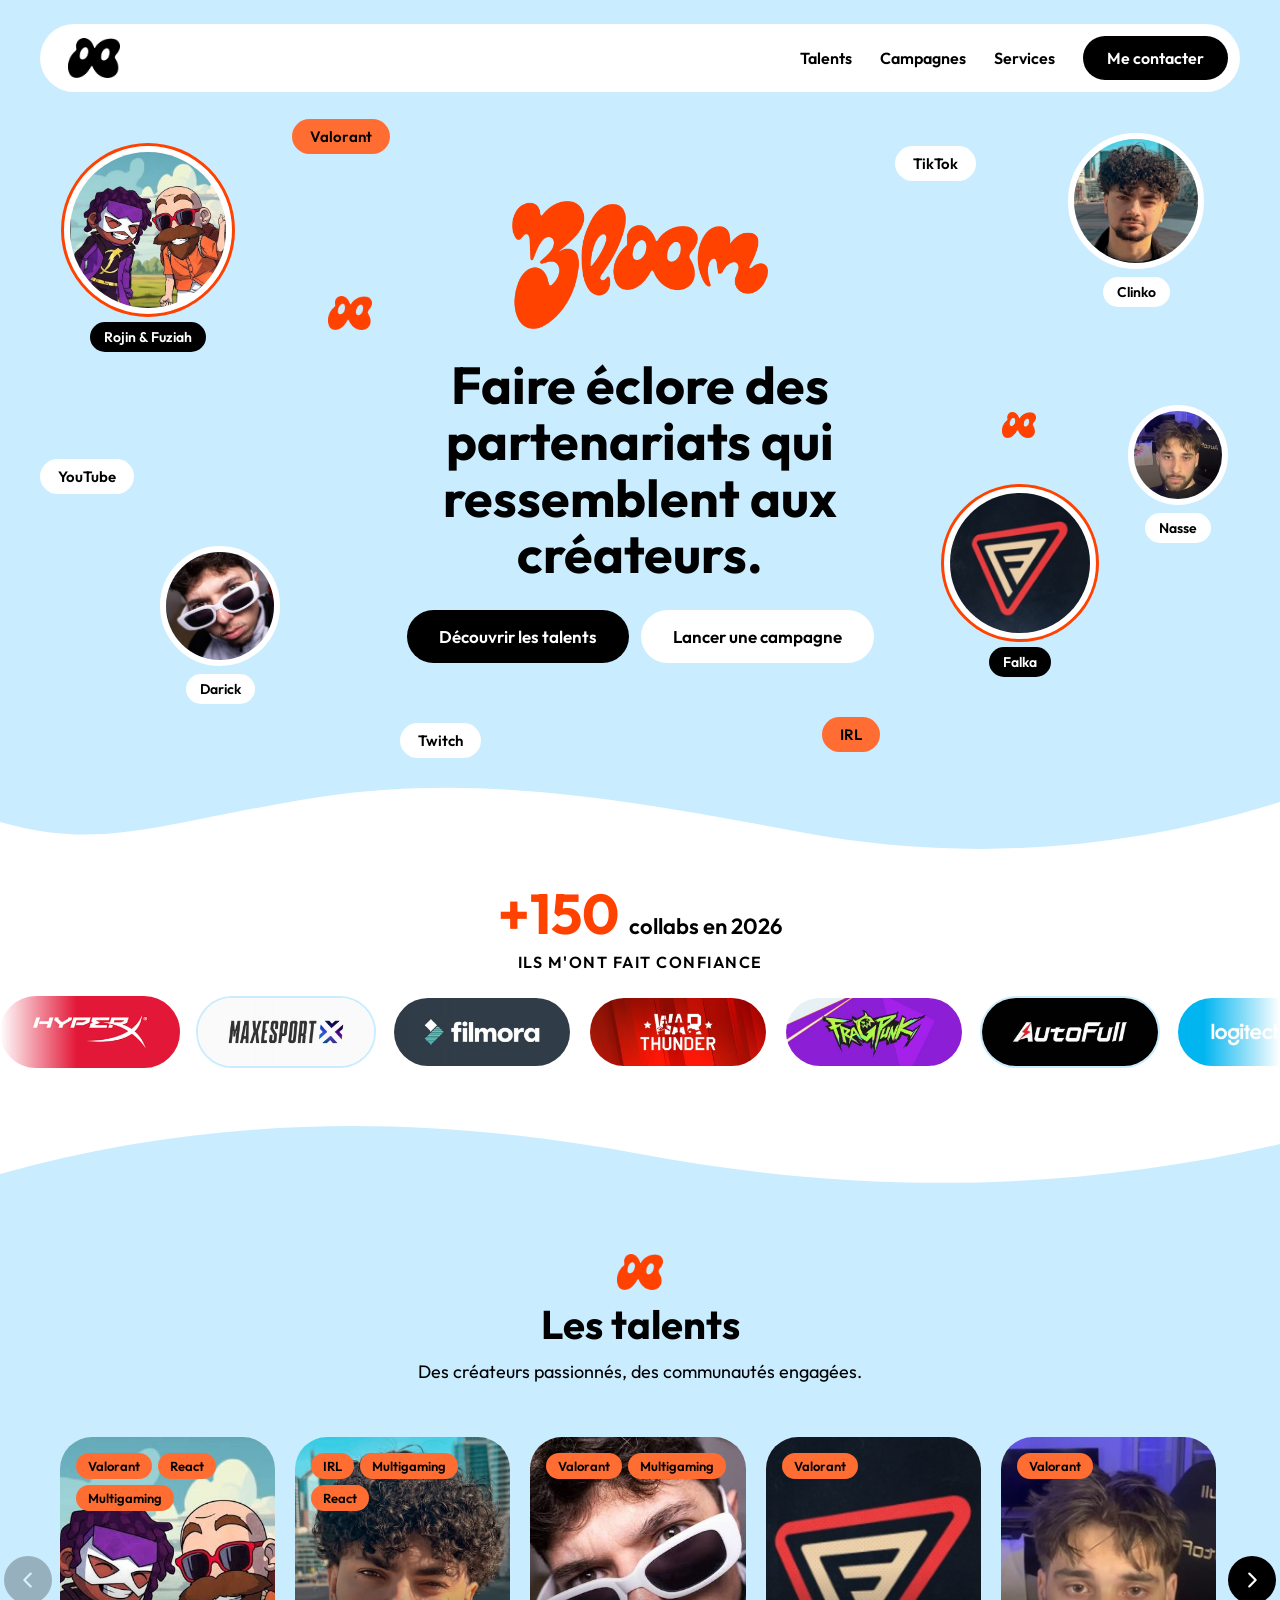
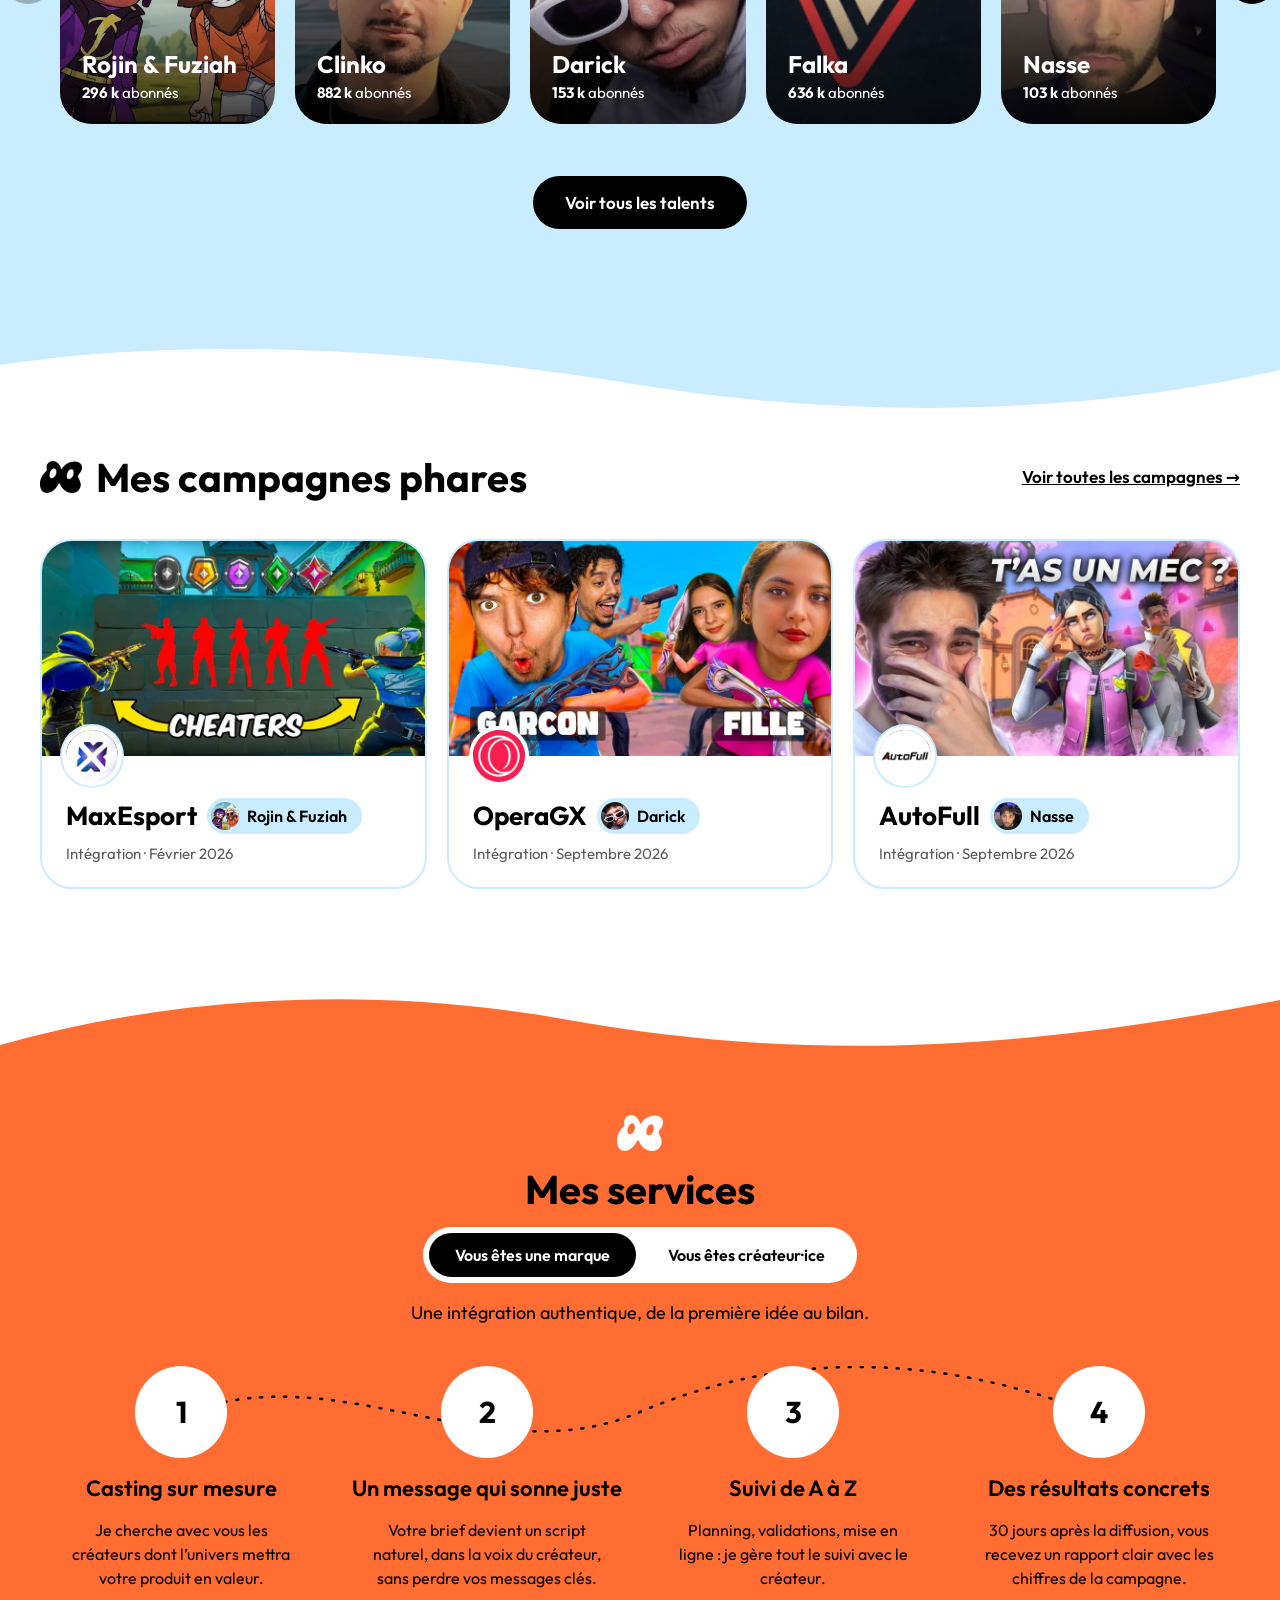
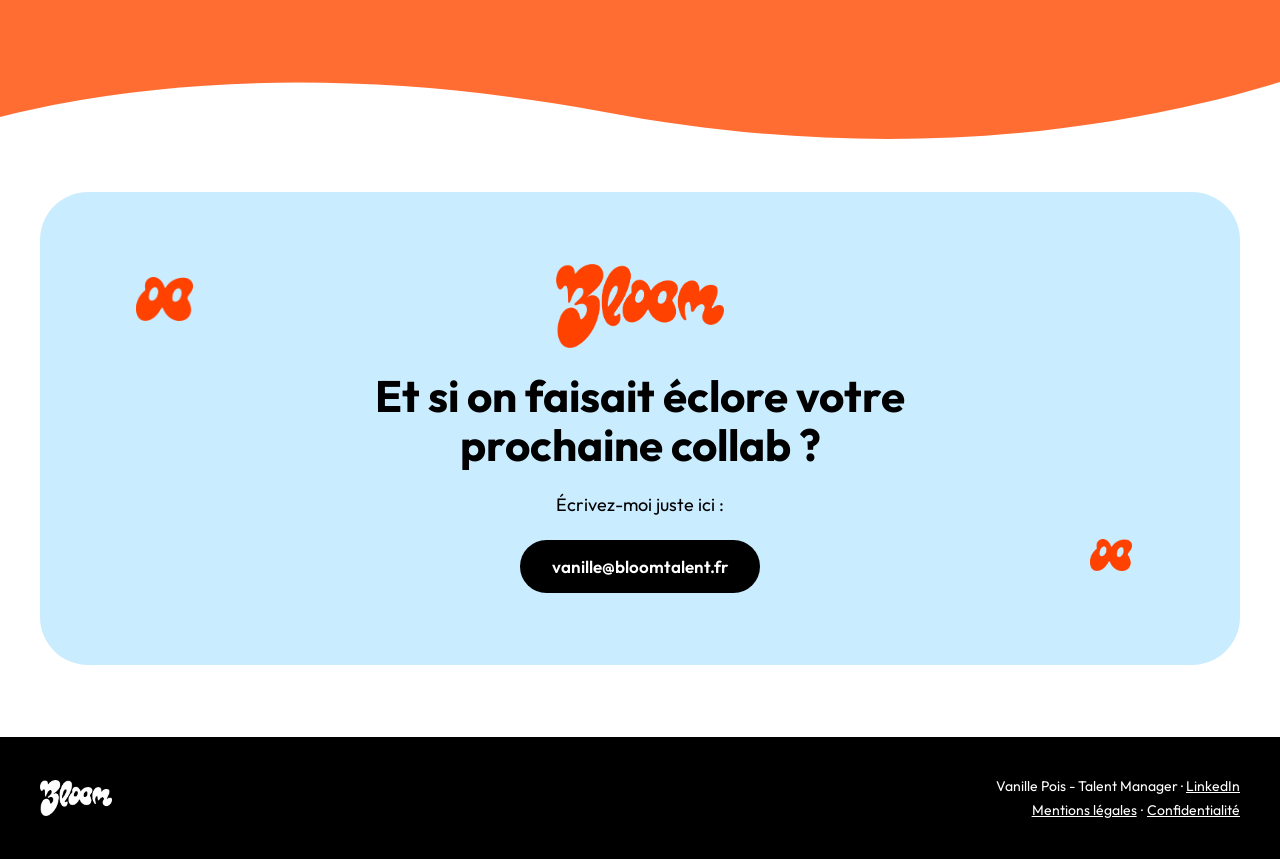
==== index.html @ d8f47b28 "Site Bloom : première mise en ligne Co-Authored-By: Claude Opus 5.5 <noreply@anthropic.com> Claude-S" ====
<!doctype html>
<html lang="fr">
<head>
  <meta charset="utf-8">
  <meta name="viewport" content="width=device-width, initial-scale=1">
  <title>Bloom — Talent management gaming &amp; divertissement</title>
  <meta name="description" content="Bloom, l'agence de Vanille Pois, talent manager indépendante : partenariats entre marques et créateurs gaming et divertissement francophones.">
  <meta property="og:title" content="Bloom — Talent management">
  <meta property="og:description" content="Faire éclore des partenariats qui ressemblent aux créateurs.">
  <meta property="og:image" content="images/logos/bloom-orange.png">
  <link rel="icon" type="image/png" href="images/logos/favicon.png">
  <link rel="apple-touch-icon" href="images/logos/favicon.png">
  <link rel="stylesheet" href="css/style.css">
</head>
<body>

  <header class="hero">
    <div class="wrap">
      <nav class="nav" aria-label="Navigation principale">
        <a class="nav-logo" href="index.html" aria-label="Accueil Bloom"><img src="images/logos/papillon-noir.png" alt="Bloom"></a>
        <button class="nav-burger" type="button" aria-label="Ouvrir le menu" aria-expanded="false">
          <svg width="22" height="22" viewBox="0 0 24 24" fill="none" stroke="currentColor" stroke-width="2.2" stroke-linecap="round" aria-hidden="true"><path d="M4 7h16M4 12h16M4 17h16"/></svg>
        </button>
        <div class="nav-liens">
          <a href="talents.html">Talents</a>
          <a href="campagnes.html">Campagnes</a>
          <a href="#services">Services</a>
          <a class="btn btn-noir" href="#contact">Me contacter</a>
        </div>
      </nav>

      <div class="hero-scene">
        <div id="hero-bulles"></div>

        <span class="sticker orange deco flotte-3" style="left:21%;top:4%">Valorant</span>
        <span class="sticker deco flotte-1" style="left:0;top:54%">YouTube</span>
        <span class="sticker deco flotte-2" style="right:22%;top:8%">TikTok</span>
        <span class="sticker orange deco flotte-3" style="right:30%;bottom:3%">IRL</span>
        <span class="sticker deco flotte-1" style="left:30%;bottom:2%">Twitch</span>
        <img class="papillon-deco deco flotte-2" src="images/logos/papillon-orange.png" alt="" aria-hidden="true" style="left:24%;top:30%;height:34px">
        <img class="papillon-deco deco flotte-3" src="images/logos/papillon-orange.png" alt="" aria-hidden="true" style="right:17%;top:47%;height:26px">

        <div class="hero-centre">
          <img class="logo-principal" src="images/logos/bloom-orange.png" alt="Bloom">
          <h1>Faire éclore des partenariats qui ressemblent aux créateurs.</h1>
          <div class="boutons">
            <a class="btn btn-noir" href="talents.html">Découvrir les talents</a>
            <a class="btn btn-blanc" href="#contact">Lancer une campagne</a>
          </div>
          <div class="hero-mobile" id="hero-mobile" aria-hidden="true"></div>
        </div>
      </div>
    </div>
  </header>
  <svg class="vague" viewBox="0 0 1440 90" preserveAspectRatio="none" aria-hidden="true"><path d="M0 0h1440v30c-180 50-360 60-540 30S540 0 360 25 120 80 0 50z" fill="#CAECFF"/></svg>

  <main>
    <section class="marques" aria-label="Marques partenaires">
      <p class="chiffre-cle"><strong>+150</strong> collabs en 2026</p>
      <p class="surtitre">Ils m'ont fait confiance</p>
      <div class="defile"><div class="defile-piste" id="defile-marques"></div></div>
    </section>

    <svg class="vague" viewBox="0 0 1440 90" preserveAspectRatio="none" aria-hidden="true"><path d="M0 50c240-60 480-60 720-20s480 40 720-10v70H0z" fill="#CAECFF"/></svg>
    <section id="talents" class="section section-bleue talents-accueil">
      <div class="titre-centre" style="padding:0 24px">
        <img src="images/logos/papillon-orange.png" alt="" aria-hidden="true">
        <h2>Les talents</h2>
        <p class="chapo">Des créateurs passionnés, des communautés engagées.</p>
      </div>
      <div class="carrousel">
        <button class="fleche fleche-g" type="button" aria-label="Talents précédents" data-dir="-1">
          <svg width="22" height="22" viewBox="0 0 24 24" fill="none" stroke="currentColor" stroke-width="2.4" stroke-linecap="round" stroke-linejoin="round" aria-hidden="true"><path d="M15 5l-7 7 7 7"/></svg>
        </button>
        <div class="carrousel-piste" id="carrousel-talents" tabindex="0" aria-label="Talents"></div>
        <button class="fleche fleche-d" type="button" aria-label="Talents suivants" data-dir="1">
          <svg width="22" height="22" viewBox="0 0 24 24" fill="none" stroke="currentColor" stroke-width="2.4" stroke-linecap="round" stroke-linejoin="round" aria-hidden="true"><path d="M9 5l7 7-7 7"/></svg>
        </button>
      </div>
      <div class="centre"><a class="btn btn-noir" href="talents.html">Voir tous les talents</a></div>
    </section>
    <svg class="vague" viewBox="0 0 1440 90" preserveAspectRatio="none" aria-hidden="true"><path d="M0 0h1440v45c-220 45-480 50-720 15S220 10 0 40z" fill="#CAECFF"/></svg>

    <section id="campagnes" class="section">
      <div class="wrap pile-40">
        <div class="entete-campagnes">
          <div class="titre-section">
            <img src="images/logos/papillon-noir.png" alt="" aria-hidden="true">
            <h2>Mes campagnes phares</h2>
          </div>
          <a class="lien-fort" href="campagnes.html">Voir toutes les campagnes →</a>
        </div>
        <div class="grille-campagnes" id="campagnes-recentes"></div>
      </div>
    </section>

    <svg class="vague" viewBox="0 0 1440 90" preserveAspectRatio="none" aria-hidden="true"><path d="M0 60c200-50 420-60 640-25s460 40 800-20v75H0z" fill="#FF6D33"/></svg>
    <section id="services" class="section section-orange" style="padding-bottom:72px">
      <div class="wrap pile-40">
        <div class="titre-centre" style="gap:16px">
          <img src="images/logos/papillon-blanc.png" alt="" aria-hidden="true">
          <h2>Mes services</h2>
          <div class="onglets" role="tablist" aria-label="Choisir un public">
            <button class="onglet" type="button" role="tab" data-cle="marques" aria-selected="true" aria-controls="etapes">Vous êtes une marque</button>
            <button class="onglet" type="button" role="tab" data-cle="createurs" aria-selected="false" aria-controls="etapes">Vous êtes créateur·ice</button>
          </div>
          <p class="chapo" id="services-intro"></p>
        </div>
        <div class="etapes-zone">
          <svg class="etapes-ligne" viewBox="0 0 1200 120" preserveAspectRatio="none" aria-hidden="true"><path d="M150 46C300 -10 450 110 600 46S900 -10 1050 46" fill="none" stroke="#000" stroke-width="2.5" stroke-dasharray="2 10" stroke-linecap="round"/></svg>
          <div class="etapes" id="etapes" role="tabpanel"></div>
        </div>
      </div>
    </section>
    <svg class="vague" viewBox="0 0 1440 90" preserveAspectRatio="none" aria-hidden="true"><path d="M0 0h1440v20c-260 70-520 70-760 30S200 10 0 55z" fill="#FF6D33"/></svg>

    <section id="contact" class="contact">
      <div class="wrap contact-bloc section-bleue">
        <img class="papillon-deco deco flotte-1" src="images/logos/papillon-orange.png" alt="" aria-hidden="true" style="left:8%;top:18%;height:44px">
        <img class="papillon-deco deco flotte-3" src="images/logos/papillon-orange.png" alt="" aria-hidden="true" style="right:9%;bottom:20%;height:32px">
        <img class="logo-principal" src="images/logos/bloom-orange.png" alt="Bloom">
        <h2>Et si on faisait éclore votre prochaine collab ?</h2>
        <p>Écrivez-moi juste ici :</p>
        <a class="btn btn-noir" href="mailto:vanille@bloomtalent.fr">vanille@bloomtalent.fr</a>
      </div>
    </section>
  </main>

  <footer class="pied">
    <div class="wrap">
      <img src="images/logos/bloom-blanc.png" alt="Bloom">
      <div class="pied-droite">
        <p>Vanille Pois - Talent Manager · <a href="https://www.linkedin.com/in/vanille-pois/" target="_blank" rel="noopener">LinkedIn</a></p>
        <p class="pied-liens"><a href="mentions-legales.html">Mentions légales</a><a href="confidentialite.html">Confidentialité</a></p>
      </div>
    </div>
  </footer>

  <script src="js/data.js"></script>
  <script src="js/main.js"></script>
</body>
</html>
---- css/style.css ----
/* ===== Police Outfit (hébergée sur le site, licence SIL OFL : fonts/OFL.txt) ===== */
@font-face { font-family: "Outfit"; font-style: normal; font-weight: 400; font-display: swap; src: url("../fonts/outfit-latin-400-normal.woff2") format("woff2"); }
@font-face { font-family: "Outfit"; font-style: normal; font-weight: 600; font-display: swap; src: url("../fonts/outfit-latin-600-normal.woff2") format("woff2"); }
@font-face { font-family: "Outfit"; font-style: normal; font-weight: 700; font-display: swap; src: url("../fonts/outfit-latin-700-normal.woff2") format("woff2"); }

/* ===== Bloom — charte ===== */
:root {
  --orange-vif: #FF4200;
  --orange-doux: #FF6D33;
  --bleu: #CAECFF;
  --noir: #000000;
  --blanc: #FFFFFF;
  --gris: #5C5C5C;
  --radius-md: 16px;
  --radius-lg: 32px;
  --radius-xl: 48px;
  --pill: 999px;
  --max: 1200px;
}

*, *::before, *::after { box-sizing: border-box; }
html { scroll-behavior: smooth; }
body {
  cursor: url("../images/logos/curseur.png") 16 16, auto;
  margin: 0;
  font-family: "Outfit", system-ui, -apple-system, "Segoe UI", sans-serif;
  color: var(--noir);
  background: var(--blanc);
  overflow-x: hidden;
  -webkit-font-smoothing: antialiased;
}
img { max-width: 100%; display: block; }
a, button, .carte-campagne { cursor: url("../images/logos/curseur.png") 16 16, pointer; }
a { color: var(--noir); }
a:hover { color: var(--gris); }
h1, h2, h3, p { margin: 0; }
.wrap { max-width: var(--max); margin: 0 auto; }
.sr-only { position: absolute; width: 1px; height: 1px; overflow: hidden; clip: rect(0 0 0 0); white-space: nowrap; }

/* ===== Boutons ===== */
.btn {
  display: inline-block;
  text-decoration: none;
  font-family: inherit;
  font-weight: 600;
  font-size: 17px;
  padding: 16px 32px;
  border-radius: var(--pill);
  border: 0;
  cursor: url("../images/logos/curseur.png") 16 16, pointer;
  transition: transform .25s cubic-bezier(.34, 1.8, .64, 1);
}
.btn:hover { transform: scale(1.06); }
.btn-noir { background: var(--noir); color: var(--blanc); }
.btn-noir:hover { color: var(--blanc); }
.btn-blanc { background: var(--blanc); color: var(--noir); }
.btn-blanc:hover { color: var(--noir); }
.btn-contour { background: transparent; border: 2px solid var(--noir); padding: 10px 20px; font-size: 15px; }
.btn-petit { font-size: 15px; padding: 12px 22px; }
a:focus-visible, button:focus-visible { outline: 3px solid var(--orange-vif); outline-offset: 3px; }

/* ===== Navigation ===== */
.nav {
  position: relative;
  z-index: 10;
  display: flex;
  align-items: center;
  justify-content: space-between;
  gap: 16px;
  background: var(--blanc);
  border-radius: var(--pill);
  padding: 12px 12px 12px 28px;
}
.nav-logo img { height: 40px; width: auto; }
.nav-logo img.logo-typo { height: 46px; }
.nav-liens { display: flex; align-items: center; gap: 28px; font-size: 16px; font-weight: 600; }
.nav-liens a { text-decoration: none; }
.nav-liens a[aria-current="page"] { text-decoration: underline; text-underline-offset: 6px; text-decoration-thickness: 2px; }
.nav-liens .btn { font-size: 16px; padding: 12px 24px; }
.nav-burger { display: none; }

@media (max-width: 760px) {
  .nav { flex-wrap: wrap; border-radius: var(--radius-lg); padding: 10px 10px 10px 22px; }
  .nav-logo img { height: 34px; }
  .nav-logo img.logo-typo { height: 40px; }
  .nav-burger {
    display: flex; align-items: center; justify-content: center;
    width: 48px; height: 48px; border: 0; border-radius: var(--pill);
    background: var(--noir); color: var(--blanc); cursor: url("../images/logos/curseur.png") 16 16, pointer;
  }
  .nav-liens { display: none; width: 100%; flex-direction: column; align-items: stretch; gap: 4px; padding: 8px 0 6px; }
  .nav.ouvert .nav-liens { display: flex; }
  .nav-liens a { padding: 12px 8px; }
  .nav-liens .btn { text-align: center; margin-top: 6px; }
}

/* ===== Vagues ===== */
.vague { display: block; width: 100%; height: 90px; }
@media (max-width: 760px) { .vague { height: 48px; } }

/* ===== Hero ===== */
.hero { background: var(--bleu); padding: 24px 24px 0; }
.hero-scene {
  position: relative;
  min-height: 680px;
  display: flex;
  align-items: center;
  justify-content: center;
}
.hero-centre {
  position: relative;
  min-width: 0;
  width: 100%;
  z-index: 2;
  display: flex;
  flex-direction: column;
  align-items: center;
  text-align: center;
  gap: 28px;
  max-width: 640px;
  padding: 48px 0;
}
.hero-centre .logo-principal { height: 128px; width: auto; }
.hero-centre h1 { font-size: 52px; line-height: 1.08; font-weight: 700; }
.boutons { display: flex; flex-wrap: wrap; justify-content: center; gap: 12px; }

.bulle {
  position: absolute;
  display: flex;
  flex-direction: column;
  align-items: center;
  gap: 8px;
}
.hero-scene { --s: 1; }
.b1 { left: 2%; top: 8%; }
.b2 { left: 10%; bottom: 10%; }
.b3 { right: 3%; top: 6%; }
.b4 { right: 12%; bottom: 14%; }
.b5 { right: 1%; top: 46%; }
.bulle-photo {
  width: calc(var(--t, 120px) * var(--s, 1));
  height: calc(var(--t, 120px) * var(--s, 1));
  border-radius: var(--pill);
  background: var(--blanc);
  border: 6px solid var(--blanc);
  overflow: hidden;
  display: flex; align-items: center; justify-content: center;
  font-size: 13px; color: var(--gris);
}
.bulle-photo img { width: 100%; height: 100%; object-fit: cover; }
.bulle-photo.anneau { box-shadow: 0 0 0 3px var(--orange-vif); }
.etiquette {
  font-size: 14px; font-weight: 600;
  padding: 6px 14px; border-radius: var(--pill);
  background: var(--blanc); white-space: nowrap;
}
.etiquette.noire { background: var(--noir); color: var(--blanc); }
.sticker {
  position: absolute;
  font-size: 15px; font-weight: 600;
  padding: 8px 18px; border-radius: var(--pill);
  background: var(--blanc);
}
.sticker.orange { background: var(--orange-doux); }
.papillon-deco { position: absolute; width: auto; }

/* Flottement */
@keyframes flotte { 0%, 100% { transform: translateY(0); } 50% { transform: translateY(-14px); } }
.flotte-1 { animation: flotte 6s ease-in-out infinite; }
.flotte-2 { animation: flotte 7.5s ease-in-out infinite; animation-delay: -2s; }
.flotte-3 { animation: flotte 5s ease-in-out infinite; animation-delay: -3.5s; }

/* Hero mobile : rangée de bulles au lieu de la scène */
.hero-mobile { display: none; }
@media (max-width: 1000px) {
  .deco { display: none !important; }
  .hero-scene { min-height: 0; padding: 32px 0 24px; }
  .hero-centre { gap: 22px; padding: 16px 0 8px; }
  .hero-centre .logo-principal { height: 96px; }
  .hero-centre h1 { font-size: 36px; }
  .hero-mobile { display: flex; justify-content: center; margin-top: 8px; }
  .hero-mobile .bulle-photo { width: 64px; height: 64px; border-width: 4px; margin-left: -12px; font-size: 10px; }
  .hero-mobile .bulle-photo:first-child { margin-left: 0; }
}

/* ===== Sections ===== */
.section { padding: 40px 24px 96px; }
.section-bleue { background: var(--bleu); }
.section-orange { background: var(--orange-doux); }
.titre-section { display: flex; align-items: center; gap: 14px; }
.titre-section img { height: 32px; width: auto; }
.titre-centre { display: flex; flex-direction: column; align-items: center; text-align: center; gap: 12px; }
.titre-centre img { height: 36px; width: auto; }
h2 { font-size: 40px; font-weight: 700; line-height: 1.1; }
.chapo { font-size: 18px; line-height: 1.5; max-width: 600px; }
@media (max-width: 760px) {
  .section { padding: 28px 16px 64px; }
  h2 { font-size: 30px; }
  .hero { padding: 16px 16px 0; }
}

/* ===== Défilement ===== */
.defile {
  overflow: hidden;
  width: 100%;
  -webkit-mask-image: linear-gradient(90deg, transparent, #000 6%, #000 94%, transparent);
  mask-image: linear-gradient(90deg, transparent, #000 6%, #000 94%, transparent);
}
.defile-piste { display: flex; width: max-content; animation: defile 40s linear infinite; }
.defile-lent .defile-piste { animation-duration: 55s; }
.defile:hover .defile-piste { animation-play-state: paused; }
.defile-groupe { display: flex; gap: 16px; padding-right: 16px; }
@keyframes defile { from { transform: translateX(0); } to { transform: translateX(-50%); } }

/* Marques */
.marques { padding: 24px 0 56px; display: flex; flex-direction: column; align-items: center; gap: 24px; }
.surtitre { font-size: 16px; font-weight: 600; letter-spacing: 1.5px; text-transform: uppercase; padding: 0 24px; text-align: center; }
.marque {
  flex: 0 0 180px; height: 72px;
  border-radius: var(--pill);
  border: 2px solid var(--bleu);
  display: flex; align-items: center; justify-content: center;
  color: var(--gris); font-size: 14px;
  padding: 12px 28px;
}
.marque img { max-height: 40px; width: auto; max-width: 100%; object-fit: contain; }
.marque-pleine { padding: 0; overflow: hidden; border-color: transparent; }
.marque-pleine.marque-contour { border-color: var(--bleu); }
.marque-pleine img { width: 100%; height: 100%; max-height: none; object-fit: cover; }
/* Carrousel talents (accueil) */
.talents-accueil { display: flex; flex-direction: column; gap: 44px; padding-left: 0; padding-right: 0; }
.carrousel {
  position: relative;
  width: 100%;
  max-width: calc(var(--max) + 120px);
  margin: 0 auto;
  padding: 0 60px;
}
.carrousel-piste {
  display: flex;
  gap: 20px;
  overflow-x: auto;
  scroll-snap-type: x mandatory;
  scroll-behavior: smooth;
  scrollbar-width: none;
  padding: 4px 2px;
}
.carrousel-piste::-webkit-scrollbar { display: none; }
.carrousel-piste:focus-visible { outline: 3px solid var(--orange-vif); outline-offset: 4px; border-radius: var(--radius-lg); }
.carrousel-piste .carte-talent { scroll-snap-align: start; flex: 0 0 calc((100% - 80px) / 5); }
@media (max-width: 1200px) { .carrousel-piste .carte-talent { flex-basis: calc((100% - 60px) / 4); } }
@media (max-width: 980px) { .carrousel-piste .carte-talent { flex-basis: calc((100% - 40px) / 3); } }
@media (max-width: 760px) { .carrousel-piste .carte-talent { flex-basis: 240px; } }
.carrousel-piste .photo-ronde { width: min(148px, 100%); height: auto; aspect-ratio: 1; }
.fleche {
  position: absolute;
  top: 50%;
  transform: translateY(-50%);
  width: 48px; height: 48px;
  border-radius: var(--pill);
  border: 0;
  background: var(--noir);
  color: var(--blanc);
  display: flex; align-items: center; justify-content: center;
  cursor: url("../images/logos/curseur.png") 16 16, pointer;
  transition: transform .25s cubic-bezier(.34, 1.8, .64, 1), opacity .2s;
}
.fleche:hover { transform: translateY(-50%) scale(1.08); }
.fleche:disabled { opacity: .25; cursor: default; transform: translateY(-50%); }
.fleche-g { left: 4px; }
.fleche-d { right: 4px; }
@media (max-width: 760px) {
  .carrousel { padding: 0 16px 64px; }
  .fleche { top: auto; bottom: 0; transform: none; }
  .fleche:hover, .fleche:disabled { transform: none; }
  .fleche-g { left: calc(50% - 56px); }
  .fleche-d { right: calc(50% - 56px); }
}
.carte-talent {
  flex: 0 0 240px;
  background: var(--blanc);
  border-radius: var(--radius-lg);
  padding: 24px 20px 28px;
  display: flex; flex-direction: column; align-items: center; text-align: center; gap: 10px;
}
.photo-ronde {
  width: 148px; height: 148px;
  border-radius: var(--pill);
  background: var(--bleu);
  overflow: hidden;
  display: flex; align-items: center; justify-content: center;
  font-size: 14px; color: var(--gris);
  flex: 0 0 auto;
}
.photo-ronde img { width: 100%; height: 100%; object-fit: cover; }
.nom-talent { font-size: 20px; font-weight: 600; }
a.carte-talent { text-decoration: none; color: var(--noir); transition: transform .25s cubic-bezier(.34, 1.8, .64, 1); }
a.carte-talent:hover { color: var(--noir); transform: translateY(-4px); }
a.carte-talent:hover .photo-ronde { box-shadow: 0 0 0 3px var(--orange-vif); }
.carrousel-piste { padding-top: 8px; }
.cat-talent { font-size: 15px; }
.pastilles { display: flex; flex-wrap: wrap; justify-content: center; gap: 6px; }
.pastille { background: var(--bleu); font-size: 13px; font-weight: 600; padding: 5px 12px; border-radius: var(--pill); }
.pastille-orange { background: var(--orange-doux); color: var(--noir); }
.centre { display: flex; justify-content: center; padding: 0 24px; }

/* Campagnes */
.entete-campagnes { display: flex; flex-wrap: wrap; align-items: center; justify-content: space-between; gap: 16px; }
.lien-fort { font-size: 17px; font-weight: 600; }
.grille-campagnes { display: grid; grid-template-columns: repeat(auto-fill, minmax(320px, 1fr)); gap: 20px; }
@media (max-width: 380px) { .grille-campagnes { grid-template-columns: 1fr; } }
.carte-campagne {
  border-radius: var(--radius-lg);
  overflow: hidden;
  background: var(--blanc);
  border: 2px solid var(--bleu);
  text-decoration: none;
  color: var(--noir);
  display: block;
  transition: transform .25s ease;
}
a.carte-campagne:hover { transform: translateY(-4px); color: var(--noir); }
.miniature {
  aspect-ratio: 16 / 9;
  background: var(--bleu);
  display: flex; align-items: center; justify-content: center;
  color: var(--gris);
}
.miniature img { width: 100%; height: 100%; object-fit: cover; }
.carte-campagne-texte { padding: 24px; display: flex; flex-direction: column; gap: 10px; align-items: flex-start; }
.carte-campagne h3 { font-size: 20px; font-weight: 600; }
.carte-campagne-texte { gap: 2px; }
.carte-titre { display: flex; flex-wrap: nowrap; align-items: center; gap: 0.38em; max-width: 100%; overflow: hidden; white-space: nowrap; font-size: 26px; }
.carte-marque { font-size: 1em; font-weight: 700; line-height: 1.15; flex: none; }
.pastille-createur { display: inline-flex; flex: none; align-items: center; gap: 0.5em; background: var(--bleu); border-radius: var(--pill); padding: 0.25em 0.9em 0.25em 0.25em; font-size: 0.62em; font-weight: 600; white-space: nowrap; }
.pastille-createur img { width: 1.75em; height: 1.75em; border-radius: 50%; object-fit: cover; }
.carte-logo { position: relative; width: 60px; height: 60px; border-radius: 50%; object-fit: cover; border: 4px solid var(--blanc); background: var(--blanc); margin: -54px 0 10px -4px; }
.carte-logo-contour { box-shadow: 0 0 0 2px var(--bleu); }
.carte-campagne-texte .meta { margin-top: 8px; font-size: 15px; }
.meta { font-size: 16px; color: var(--gris); }

/* Services */
.onglets { display: inline-flex; flex-wrap: wrap; justify-content: center; gap: 6px; background: var(--blanc); border-radius: var(--pill); padding: 6px; }
.onglet {
  font-family: inherit; font-size: 16px; font-weight: 600;
  border: 0; cursor: url("../images/logos/curseur.png") 16 16, pointer;
  padding: 12px 26px; border-radius: var(--pill);
  background: var(--blanc); color: var(--noir);
}
.onglet[aria-selected="true"] { background: var(--noir); color: var(--blanc); }
@media (max-width: 560px) {
  .onglets { display: flex; flex-direction: column; width: 100%; max-width: 340px; border-radius: 28px; }
  .onglet { padding: 12px 16px; }
}
.etapes-zone { position: relative; }
.etapes-ligne { position: absolute; left: 0; top: 0; width: 100%; height: 120px; }
.etapes { position: relative; display: grid; grid-template-columns: repeat(4, minmax(0, 1fr)); gap: 24px; }
@media (max-width: 1000px) { .etapes { grid-template-columns: repeat(2, minmax(0, 1fr)); } .etapes-ligne { display: none; } }
@media (max-width: 560px) { .etapes { grid-template-columns: 1fr; } }
.etape { display: flex; flex-direction: column; align-items: center; text-align: center; gap: 16px; }
.etape-num {
  width: 92px; height: 92px; border-radius: var(--pill);
  background: var(--blanc);
  display: flex; align-items: center; justify-content: center;
  font-size: 30px; font-weight: 700;
}
.etape h3 { font-size: 22px; font-weight: 600; }
/* Titres des étapes sur une seule ligne, même sur les écrans moyens */
@media (min-width: 1001px) { .etape h3 { white-space: nowrap; } }
@media (max-width: 1199px) and (min-width: 1121px) { .etapes { gap: 16px; } .etape h3 { font-size: 20px; } }
@media (max-width: 1120px) and (min-width: 1001px) { .etapes { gap: 16px; } .etape h3 { font-size: 18px; } }
.etape p { font-size: 16px; line-height: 1.5; max-width: 240px; }

/* Contact */
.contact { padding: 40px 24px 72px; }
.contact-bloc {
  position: relative;
  border-radius: var(--radius-xl);
  padding: 72px 32px;
  display: flex; flex-direction: column; align-items: center; text-align: center; gap: 24px;
  overflow: hidden;
}
.contact-bloc .logo-principal { height: 84px; width: auto; }
.contact-bloc h2 { font-size: 44px; max-width: 720px; }
.contact-bloc p { font-size: 18px; }
@media (max-width: 760px) {
  .contact { padding: 24px 16px 48px; }
  .contact-bloc { padding: 48px 20px; border-radius: var(--radius-lg); }
  .contact-bloc h2 { font-size: 30px; }
  .contact-bloc .btn { font-size: 15px; padding: 14px 22px; }
}

/* Pied de page */
.pied { background: var(--noir); color: var(--blanc); padding: 40px 24px; }
.pied .wrap { display: flex; flex-wrap: wrap; justify-content: space-between; align-items: center; gap: 16px; }
.pied img { height: 36px; width: auto; }
.pied p { font-size: 14px; }
.pied a { color: var(--blanc); }
.pied-liens { display: block; font-size: 14px; }
.pied-liens a + a::before { content: "·"; display: inline-block; text-decoration: none; margin: 0 0.3em; }
.pied-droite { display: flex; flex-direction: column; align-items: flex-end; gap: 6px; text-align: right; }
@media (max-width: 760px) { .pied-droite { align-items: flex-start; text-align: left; } }

/* ===== Pages légales ===== */
.legal { max-width: 760px; margin: 0 auto; display: flex; flex-direction: column; gap: 36px; }
.legal section { display: flex; flex-direction: column; gap: 10px; }
.legal h2 { font-size: 24px; }
.legal p, .legal li { font-size: 16px; line-height: 1.6; text-align: justify; hyphens: auto; -webkit-hyphens: auto; }
.legal .maj { text-align: left; }
.legal ul { margin: 0; padding-left: 20px; display: flex; flex-direction: column; gap: 6px; }
.legal .maj { color: var(--gris); font-size: 14px; }
.a-completer { background: #FFE3D6; padding: 0 4px; border-radius: 4px; }

/* ===== Pages annexes ===== */
.entete-page { background: var(--bleu); padding: 24px 24px 56px; }
.entete-page .wrap { display: flex; flex-direction: column; gap: 64px; }
.entete-page h1 { font-size: 56px; font-weight: 700; }
.entete-page .titre-centre img { height: 44px; }
.entete-page .chapo { font-size: 19px; }
@media (max-width: 760px) {
  .entete-page { padding: 16px 16px 32px; }
  .entete-page .wrap { gap: 40px; }
  .entete-page h1 { font-size: 40px; }
}

.grille-roster { display: grid; grid-template-columns: repeat(auto-fill, minmax(340px, 1fr)); gap: 24px; }
@media (max-width: 400px) { .grille-roster { grid-template-columns: 1fr; } }
.fiche {
  border: 2px solid var(--bleu);
  border-radius: var(--radius-lg);
  padding: 28px;
  display: flex; flex-direction: column; gap: 20px;
}
.fiche { scroll-margin-top: 24px; transition: border-color .3s, box-shadow .3s; }
.fiche:target { border-color: var(--orange-vif); box-shadow: 0 0 0 3px var(--orange-vif); }
.fiche-haut { display: flex; align-items: center; gap: 20px; }
.fiche .photo-ronde { width: 120px; height: 120px; font-size: 13px; }
.fiche-id { display: flex; flex-direction: column; gap: 6px; align-items: flex-start; }
.fiche h2 { font-size: 26px; }
.fiche .pastilles { justify-content: flex-start; }
.fiche-desc { font-size: 16px; line-height: 1.5; }
.chiffres { display: grid; grid-template-columns: repeat(3, minmax(0, 1fr)); gap: 8px; background: var(--bleu); border-radius: var(--radius-md); padding: 16px; }
.chiffre { display: flex; flex-direction: column; gap: 2px; text-align: center; }
.chiffre strong { font-size: 20px; }
.chiffre span { font-size: 12px; }
.fiche-actions { display: flex; flex-wrap: wrap; gap: 10px; margin-top: auto; }
@media (max-width: 420px) {
  .fiche { padding: 22px; }
  .fiche-haut { flex-direction: column; align-items: flex-start; }
}

.filtres { display: flex; flex-wrap: wrap; justify-content: center; gap: 8px; }
.filtre {
  font-family: inherit; font-size: 15px; font-weight: 600;
  cursor: url("../images/logos/curseur.png") 16 16, pointer;
  padding: 10px 20px; border-radius: var(--pill);
  border: 2px solid var(--noir);
  background: var(--blanc); color: var(--noir);
}
.filtre[aria-pressed="true"] { background: var(--noir); color: var(--blanc); }
.vide { text-align: center; color: var(--gris); font-size: 17px; padding: 40px 0; }

/* Espacements utilitaires */
.pile-40 { display: flex; flex-direction: column; gap: 40px; }
.pile-32 { display: flex; flex-direction: column; gap: 32px; }

/* ===== Animations désactivées si demandé ===== */
@media (prefers-reduced-motion: reduce) {
  html { scroll-behavior: auto; }
  .flotte-1, .flotte-2, .flotte-3, .defile-piste { animation: none; }
  .defile { overflow-x: auto; }
  .btn, .carte-campagne { transition: none; }
}

/* ===== Page Campagnes : vues groupées ===== */
.onglets-campagnes { border: 2px solid var(--bleu); }
.groupe { display: flex; flex-direction: column; gap: 20px; }
.groupe-entete { display: flex; align-items: center; flex-wrap: wrap; gap: 14px; }
.groupe-entete h2 { font-size: 28px; }
.compteur { background: var(--orange-doux); color: var(--noir); font-size: 14px; font-weight: 600; padding: 6px 14px; border-radius: var(--pill); }
.groupe-avatar { width: 56px; height: 56px; border-radius: var(--pill); object-fit: cover; flex: 0 0 auto; }
.groupe-avatar-contour { border: 2px solid var(--bleu); }
.groupe-logo { width: 130px; height: 52px; border-radius: var(--pill); overflow: hidden; border: 2px solid transparent; display: flex; align-items: center; justify-content: center; flex: 0 0 auto; }
.groupe-logo img { width: 100%; height: 100%; object-fit: cover; }
.groupe-logo-seul { padding: 8px 16px; }
.groupe-logo-seul img { width: auto; height: auto; max-width: 100%; max-height: 100%; object-fit: contain; }
.groupe-logo-contour { border-color: var(--bleu); }
@media (max-width: 560px) { .onglets-campagnes { flex-direction: row; max-width: none; border-radius: var(--pill); } .onglets-campagnes .onglet { padding: 10px 14px; font-size: 14px; } }

/* Menu de sélection (créateurs / marques) */
.selecteur { display: flex; flex-wrap: wrap; justify-content: center; gap: 8px; }
.puce {
  display: inline-flex; align-items: center; gap: 8px;
  font-family: inherit; font-size: 15px; font-weight: 600;
  padding: 6px 16px 6px 6px; border-radius: var(--pill);
  border: 2px solid var(--bleu); background: var(--blanc); color: var(--noir);
  cursor: url("../images/logos/curseur.png") 16 16, pointer;
}
.puce[data-sel=""] { padding-left: 16px; }
.puce[aria-pressed="true"] { background: var(--noir); border-color: var(--noir); color: var(--blanc); }
.puce-visuel { width: 32px; height: 32px; border-radius: var(--pill); object-fit: cover; }
.puce-visuel-contour { box-shadow: 0 0 0 1px var(--bleu); }
.tout-voir {
  margin-left: auto; font-family: inherit; font-size: 16px; font-weight: 600;
  background: none; border: 0; padding: 6px 0; text-decoration: underline; text-underline-offset: 4px;
  cursor: url("../images/logos/curseur.png") 16 16, pointer;
}
@media (max-width: 760px) {
  .selecteur { flex-wrap: nowrap; justify-content: flex-start; overflow-x: auto; scrollbar-width: none; margin: 0 -16px; padding: 2px 16px; }
  .selecteur::-webkit-scrollbar { display: none; }
  .puce { flex: 0 0 auto; }
  .tout-voir { margin-left: 0; }
}

/* Lignes de campagnes à flèches */
.rangee { position: relative; padding: 0 60px; margin: 0 -60px; }
.rangee-piste {
  display: flex; gap: 20px; overflow-x: auto; scroll-snap-type: x mandatory; scroll-behavior: smooth;
  scrollbar-width: none; padding: 4px 2px;
}
.rangee-piste::-webkit-scrollbar { display: none; }
.rangee-piste .carte-campagne { flex: 0 0 calc((100% - 40px) / 3); scroll-snap-align: start; }
.rangee.sans-defilement .fleche-rangee { display: none; }
.fleche-rangee { width: 44px; height: 44px; }
@media (max-width: 1320px) { .rangee { padding: 0; margin: 0; } .fleche-rangee { top: 30%; } .fleche-rangee.fleche-g { left: -10px; } .fleche-rangee.fleche-d { right: -10px; } }
@media (max-width: 900px) { .rangee-piste .carte-campagne { flex-basis: calc((100% - 20px) / 2); } }
@media (max-width: 760px) { .fleche-rangee { display: none !important; } }
@media (max-width: 560px) { .rangee-piste .carte-campagne { flex-basis: 85%; } }

/* ===== Page Talents : cartes et fiche détaillée ===== */
.grille-roster { grid-template-columns: repeat(auto-fill, minmax(230px, 1fr)); }
.carte-roster {
  font-family: inherit; color: var(--noir); text-align: center;
  border: 2px solid var(--bleu); background: var(--blanc);
  cursor: url("../images/logos/curseur.png") 16 16, pointer;
  transition: transform .25s cubic-bezier(.34, 1.8, .64, 1);
}
.carte-roster:hover { transform: translateY(-4px); }
.carte-roster:hover .photo-ronde { box-shadow: 0 0 0 3px var(--orange-vif); }
.voir-profil { margin-top: auto; padding-top: 6px; font-size: 15px; font-weight: 600; text-decoration: underline; text-underline-offset: 4px; }
.puce-texte { padding: 6px 16px; min-height: 48px; justify-content: center; }
@media (max-width: 560px) { .grille-roster { grid-template-columns: repeat(2, minmax(0, 1fr)); gap: 12px; } .carte-roster { padding: 18px 10px 20px; } .carte-roster .photo-ronde { width: 100px; height: 100px; } }

.fiche-dialog {
  width: min(680px, calc(100% - 32px)); max-height: calc(100vh - 48px);
  border: 0; border-radius: var(--radius-lg); padding: 0; overflow: hidden;
  color: var(--noir); background: var(--blanc);
}
.fiche-dialog::backdrop { background: rgba(0, 0, 0, .45); }
.fiche-dialog[open] { display: flex; flex-direction: column; }
.fiche-contenu { overflow-y: auto; padding: 36px; display: flex; flex-direction: column; gap: 22px; }
.fiche-fermer {
  position: absolute; top: 14px; right: 14px; z-index: 2;
  width: 44px; height: 44px; border-radius: var(--pill); border: 0;
  background: var(--bleu); color: var(--noir);
  display: flex; align-items: center; justify-content: center;
  cursor: url("../images/logos/curseur.png") 16 16, pointer;
}
.fiche-dialog .fiche-haut { padding-right: 40px; }
.fiche-dialog .fiche-id h2 { font-size: 30px; }
.fiche-dialog .fiche-id { gap: 8px; }
.fiche-campagnes { display: flex; flex-direction: column; gap: 14px; }
.fiche-campagnes h3 { font-size: 20px; font-weight: 600; }
.fiche-campagnes-liste { display: grid; grid-template-columns: repeat(auto-fill, minmax(180px, 1fr)); gap: 12px; }
.fiche-campagnes-liste .carte-campagne { border-radius: var(--radius-md); }
.fiche-campagnes-liste .carte-campagne-texte { padding: 12px 14px; gap: 6px; }
.fiche-campagnes-liste .carte-titre { font-size: 17px; }
.fiche-campagnes-liste .pastille-createur { font-size: 0.7em; }
.fiche-campagnes-liste .carte-logo { width: 36px; height: 36px; border-width: 3px; margin: -30px 0 6px -3px; }
.fiche-campagnes-liste .carte-campagne-texte .meta { font-size: 12px; margin-top: 4px; }
@media (max-width: 560px) {
  .fiche-contenu { padding: 28px 20px; }
  .fiche-dialog .fiche-haut { flex-direction: column; align-items: flex-start; }
}

/* Abonnés et réseaux */
.abos { font-size: 14px; margin-top: 4px; }
.abos strong { font-size: 18px; }
.reseaux { display: flex; flex-wrap: wrap; justify-content: center; gap: 6px 12px; font-size: 13px; font-weight: 600; }
.reseau { display: inline-flex; align-items: center; gap: 5px; }
.icone-reseau { flex: 0 0 auto; }
.fiche-reseaux { display: flex; flex-direction: column; gap: 12px; }
.abos-fiche { display: flex; align-items: baseline; gap: 10px; }
.abos-fiche strong { font-size: 30px; }
.abos-fiche span { font-size: 16px; }
.reseaux-liste { display: grid; grid-template-columns: repeat(auto-fill, minmax(200px, 1fr)); gap: 10px; }
.reseau-ligne {
  display: flex; align-items: center; gap: 10px;
  background: var(--bleu); border-radius: var(--radius-md); padding: 12px 16px;
  text-decoration: none; color: var(--noir); font-size: 15px;
}
a.reseau-ligne:hover { color: var(--noir); box-shadow: inset 0 0 0 2px var(--noir); }
.reseau-titre { flex: 1; font-weight: 600; }
.reseau-fleche { font-weight: 700; }

/* Cartes du roster : photo en fond */
.grille-roster { grid-template-columns: repeat(4, minmax(0, 1fr)); gap: 20px; }
@media (max-width: 1000px) { .grille-roster { grid-template-columns: repeat(3, minmax(0, 1fr)); } }
@media (max-width: 700px) { .grille-roster { grid-template-columns: repeat(2, minmax(0, 1fr)); gap: 12px; } }
.carte-roster {
  position: relative; display: flex; flex-direction: column; justify-content: flex-end;
  aspect-ratio: 3 / 4; padding: 0; border: 0; border-radius: var(--radius-lg); overflow: hidden;
  background: var(--bleu); color: var(--blanc); text-align: left; font-family: inherit;
  transform: none;
}
.carte-roster:hover { transform: translateY(-4px); }
.carte-roster-photo { position: absolute; inset: 0; display: flex; align-items: center; justify-content: center; color: var(--gris); }
.carte-roster-photo img { width: 100%; height: 100%; object-fit: cover; transition: transform .4s ease; }
.carte-roster:hover .carte-roster-photo img { transform: scale(1.05); }
.carte-roster::after { content: ""; position: absolute; inset: 0; background: linear-gradient(to top, rgba(0,0,0,.78), rgba(0,0,0,0) 55%); pointer-events: none; }
.carte-roster .pastilles { position: absolute; z-index: 1; top: 16px; left: 16px; right: 16px; justify-content: flex-start; }
.carte-roster-texte { position: relative; z-index: 1; display: flex; flex-direction: column; gap: 4px; padding: 0 22px 22px; }
.carte-roster-nom { font-size: 24px; font-weight: 700; line-height: 1.15; }
.carte-roster-abos { font-size: 15px; }
.carte-roster:focus-visible { outline: 3px solid var(--orange-vif); outline-offset: 3px; }
@media (max-width: 700px) {
  .carte-roster { border-radius: 24px; }
  .carte-roster .pastilles { top: 10px; left: 10px; right: 10px; gap: 4px; }
  .carte-roster .pastille { font-size: 11px; padding: 4px 9px; }
  .carte-roster-texte { padding: 0 14px 14px; }
  .carte-roster-nom { font-size: 18px; }
  .carte-roster-abos { font-size: 13px; }
}

/* Carrousel de l'accueil : mêmes cartes que la page Talents */
.carrousel-piste .carte-roster { padding: 0; gap: 0; align-items: stretch; text-decoration: none; color: var(--blanc); background: var(--blanc); }
.carrousel-piste .carte-roster:hover { color: var(--blanc); }
.carrousel-piste { padding-top: 8px; padding-bottom: 8px; }
@media (max-width: 760px) { .carrousel-piste .carte-roster { flex-basis: 200px; } }

/* Chiffre clé « +150 collabs en 2026 » */
.chiffre-cle { display: flex; align-items: baseline; justify-content: center; gap: 10px; flex-wrap: wrap; padding: 0 24px; text-align: center; font-size: 22px; font-weight: 600; }
.chiffre-cle strong { font-size: 56px; font-weight: 800; color: var(--orange-vif); line-height: 1; }
.marques .chiffre-cle + .surtitre { margin-top: -14px; }
.badge-chiffre { display: inline-flex; align-items: baseline; gap: 6px; background: var(--blanc); border-radius: var(--pill); padding: 8px 20px; font-size: 16px; font-weight: 600; }
.badge-chiffre strong { color: var(--orange-vif); font-size: 20px; font-weight: 800; }
@media (max-width: 560px) { .chiffre-cle strong { font-size: 44px; } .chiffre-cle { font-size: 18px; } }
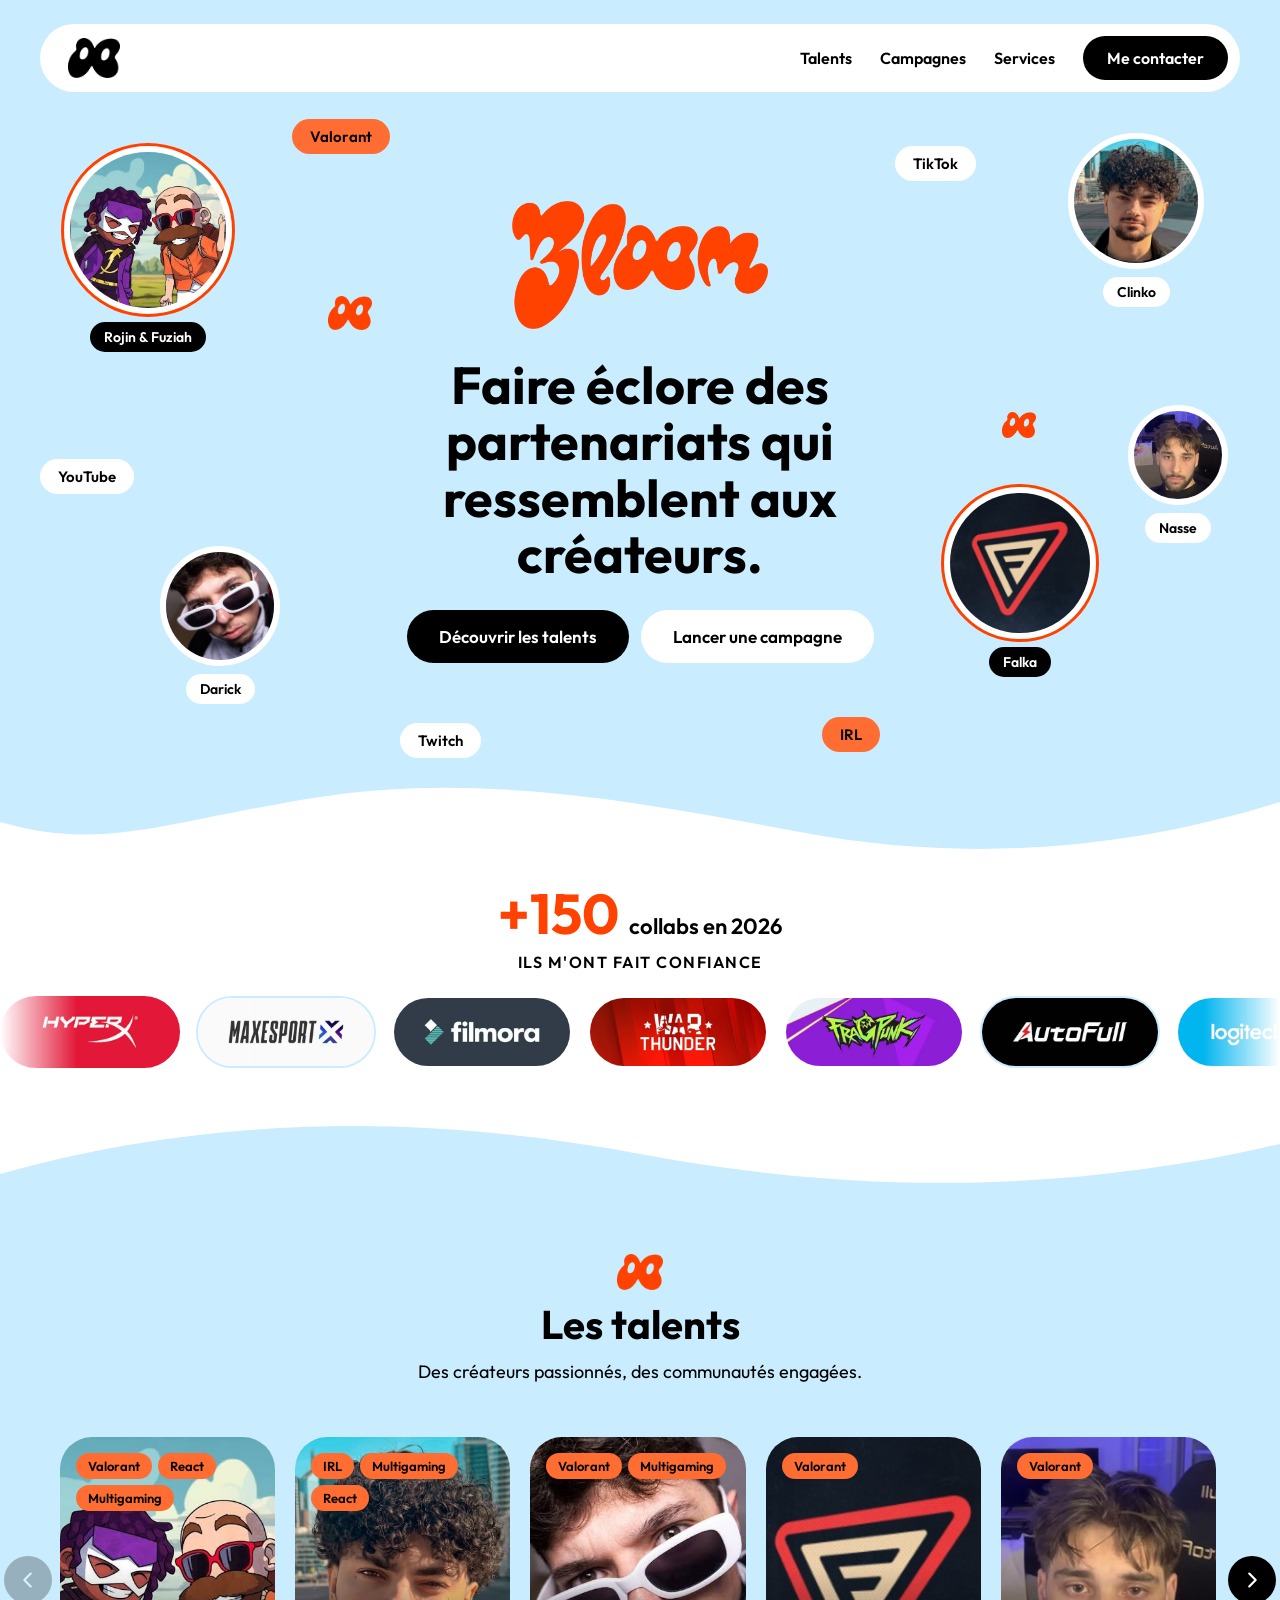
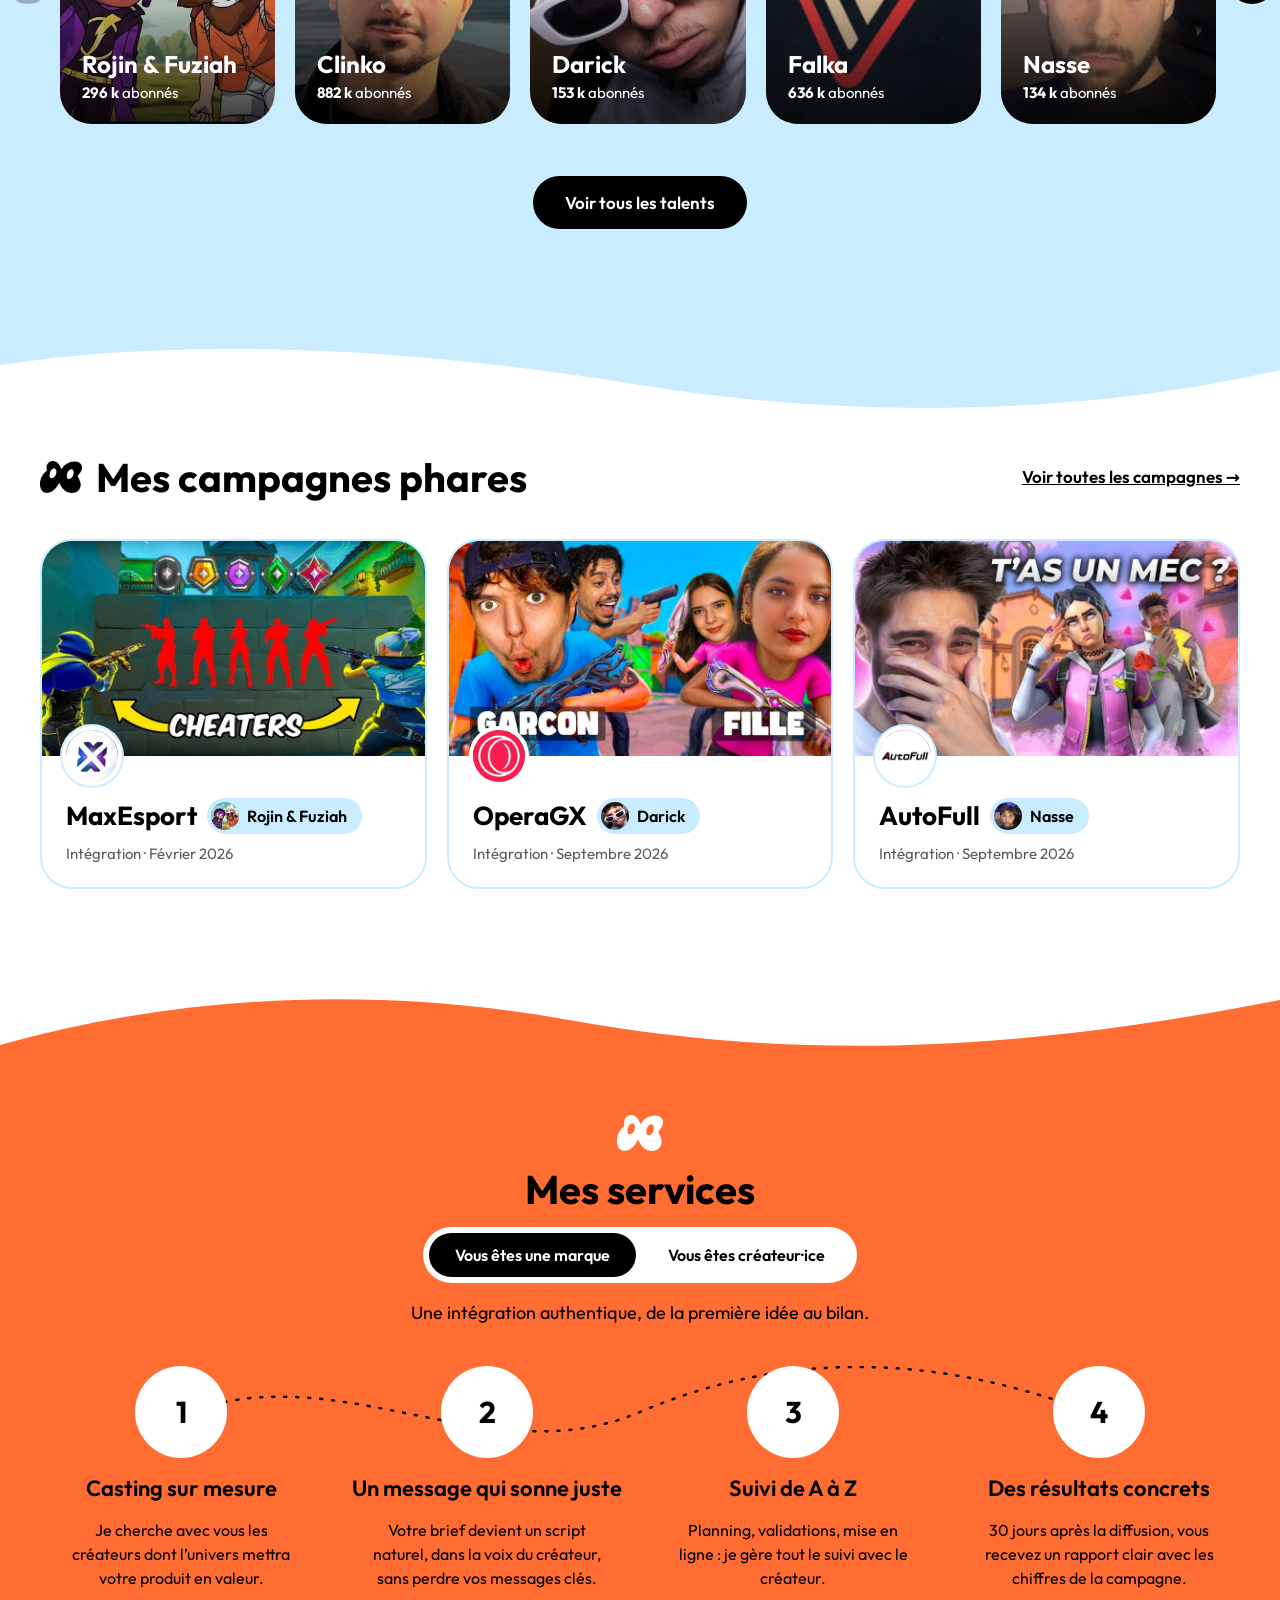
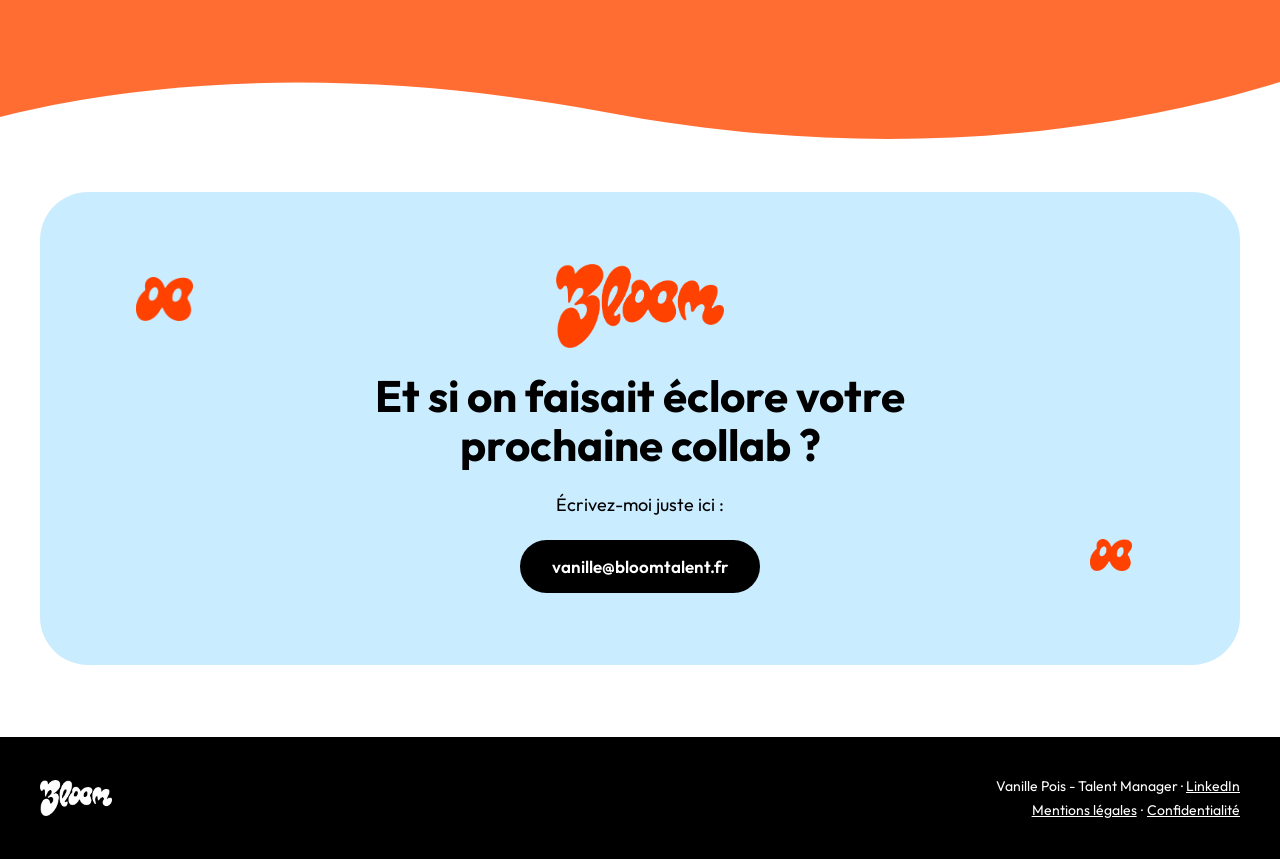
==== commit d3333913: "Référencement : plan du site, robots.txt, fiche d'identité et aperçu de partage Co-Authored-By: Clau" ====
--- a/index.html
+++ b/index.html
@@ -3,11 +3,36 @@
 <head>
   <meta charset="utf-8">
   <meta name="viewport" content="width=device-width, initial-scale=1">
-  <title>Bloom — Talent management gaming &amp; divertissement</title>
+  <title>Bloom - Talent management gaming &amp; divertissement</title>
   <meta name="description" content="Bloom, l'agence de Vanille Pois, talent manager indépendante : partenariats entre marques et créateurs gaming et divertissement francophones.">
-  <meta property="og:title" content="Bloom — Talent management">
+  <meta property="og:type" content="website">
+  <meta property="og:site_name" content="Bloom">
+  <meta property="og:title" content="Bloom - Talent management">
   <meta property="og:description" content="Faire éclore des partenariats qui ressemblent aux créateurs.">
-  <meta property="og:image" content="images/logos/bloom-orange.png">
+  <meta property="og:url" content="https://bloomtalent.fr/">
+  <meta property="og:image" content="https://bloomtalent.fr/images/partage.jpg">
+  <meta property="og:image:width" content="1200">
+  <meta property="og:image:height" content="630">
+  <meta property="og:locale" content="fr_FR">
+  <meta name="twitter:card" content="summary_large_image">
+  <script type="application/ld+json">
+  {
+    "@context": "https://schema.org",
+    "@type": "Organization",
+    "name": "Bloom",
+    "url": "https://bloomtalent.fr/",
+    "logo": "https://bloomtalent.fr/images/logos/bloom-orange.png",
+    "email": "vanille@bloomtalent.fr",
+    "description": "Talent management gaming et divertissement : partenariats entre marques et créateurs francophones.",
+    "founder": {
+      "@type": "Person",
+      "name": "Vanille Pois",
+      "jobTitle": "Talent Manager",
+      "sameAs": ["https://www.linkedin.com/in/vanille-pois/"]
+    },
+    "sameAs": ["https://www.linkedin.com/in/vanille-pois/"]
+  }
+  </script>
   <link rel="icon" type="image/png" href="images/logos/favicon.png">
   <link rel="apple-touch-icon" href="images/logos/favicon.png">
   <link rel="stylesheet" href="css/style.css">
--- a/css/style.css
+++ b/css/style.css
@@ -206,7 +206,7 @@
   -webkit-mask-image: linear-gradient(90deg, transparent, #000 6%, #000 94%, transparent);
   mask-image: linear-gradient(90deg, transparent, #000 6%, #000 94%, transparent);
 }
-.defile-piste { display: flex; width: max-content; animation: defile 40s linear infinite; }
+.defile-piste { display: flex; width: max-content; animation: defile 40s linear infinite; will-change: transform; transform: translateZ(0); }
 .defile-lent .defile-piste { animation-duration: 55s; }
 .defile:hover .defile-piste { animation-play-state: paused; }
 .defile-groupe { display: flex; gap: 16px; padding-right: 16px; }
